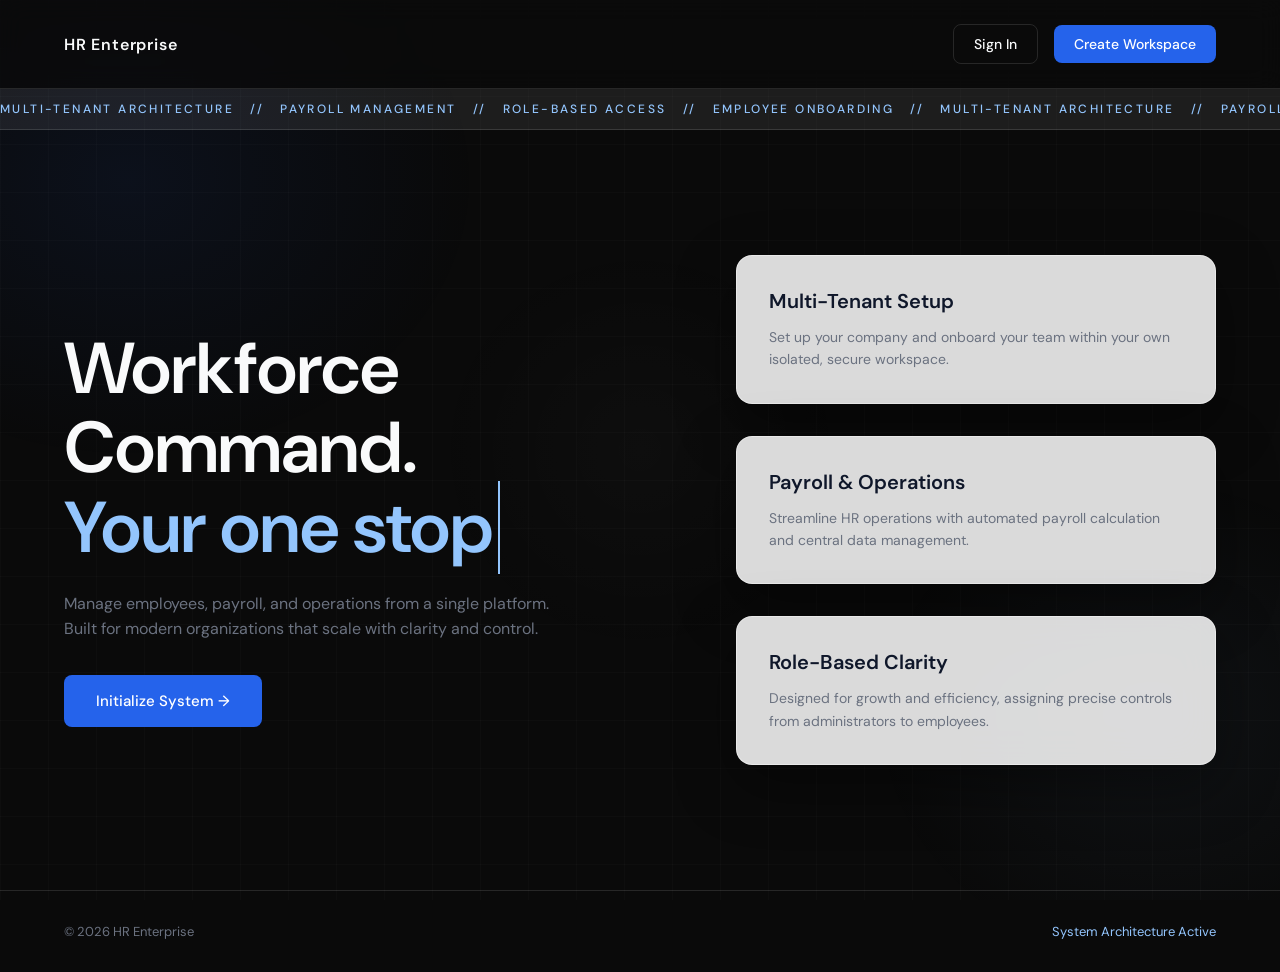
==== src/main/resources/static/index.html @ 3c17919e "added new UI" ====
<!DOCTYPE html>
<html lang="en">
<head>
    <meta charset="UTF-8">
    <meta name="viewport" content="width=device-width, initial-scale=1.0">
    <title>HR Enterprise — Your One Stop Solution</title>
    <style>
        @import url('https://fonts.googleapis.com/css2?family=DM+Sans:wght@300;400;500;600&display=swap');

        /* ========================
           VARIABLES (From style.css)
        ======================== */
        :root {
            --bg: #0a0a0a;
            --glass: rgba(255, 255, 255, 0.08);
            --glass-border: rgba(255, 255, 255, 0.12);
            --card: rgba(255, 255, 255, 0.85);
            --accent: #2563eb;
            --accent-hover: #1d4ed8;
            --text-dark: #0f172a;
            --text-light: #6b7280;
            --text-white: #f9fafb;
            --shadow: 0 20px 60px rgba(0,0,0,0.4);
        }

        * {
            box-sizing: border-box;
            margin: 0;
            padding: 0;
        }

        body {
            font-family: 'DM Sans', sans-serif;
            background: var(--bg);
            color: var(--text-white);
            overflow-x: hidden;
            position: relative;
        }

        /* ========================
           ANIMATED BACKGROUND
        ======================== */
        body::before {
            content: '';
            position: fixed;
            inset: 0;
            background-image:
                linear-gradient(rgba(255,255,255,0.02) 1px, transparent 1px),
                linear-gradient(90deg, rgba(255,255,255,0.02) 1px, transparent 1px);
            background-size: 48px 48px;
            pointer-events: none;
            z-index: -2;
            animation: gridPulse 10s ease-in-out infinite alternate;
        }

        @keyframes gridPulse {
            from { opacity: 0.3; }
            to   { opacity: 0.9; }
        }

        body::after {
            content: '';
            position: fixed;
            inset: 0;
            pointer-events: none;
            z-index: -1;
            background:
                radial-gradient(ellipse 500px 400px at 10% 20%, rgba(37, 99, 235, 0.08) 0%, transparent 70%),
                radial-gradient(ellipse 400px 350px at 90% 80%, rgba(147, 197, 253, 0.05) 0%, transparent 70%),
                radial-gradient(ellipse 300px 300px at 50% 50%, rgba(255,255,255,0.02) 0%, transparent 70%);
            animation: orbShift 20s ease-in-out infinite alternate;
        }

        @keyframes orbShift {
            from { opacity: 0.6; transform: scale(1); }
            to   { opacity: 1;   transform: scale(1.05); }
        }

        /* ── ANIMATIONS ──────────────────────── */
        .animate-on-scroll {
            opacity: 0;
            transform: translateY(30px);
            transition: all 0.8s cubic-bezier(0.16, 1, 0.3, 1);
        }
        .animate-on-scroll.in-view {
            opacity: 1;
            transform: translateY(0);
        }
        .delay-1 { transition-delay: 0.1s; }
        .delay-2 { transition-delay: 0.2s; }

        /* ── NAVIGATION ──────────────────────── */
        nav {
            display: flex;
            justify-content: space-between;
            align-items: center;
            padding: 24px 64px;
            border-bottom: 1px solid var(--glass-border);
            position: relative;
            z-index: 50;
            background: rgba(10, 10, 10, 0.7);
            backdrop-filter: blur(12px);
        }

        .nav-brand {
            font-size: 16px;
            font-weight: 600;
            letter-spacing: 0.05em;
        }

        .nav-actions {
            display: flex;
            gap: 16px;
            align-items: center;
        }

        .btn-outline {
            background: transparent;
            border: 1px solid var(--glass-border);
            color: var(--text-white);
            font-family: 'DM Sans', sans-serif;
            font-size: 14px;
            font-weight: 500;
            padding: 10px 20px;
            border-radius: 8px;
            cursor: pointer;
            text-decoration: none;
            transition: all 0.3s ease;
        }

        .btn-outline:hover {
            background: var(--glass);
            border-color: rgba(255, 255, 255, 0.25);
        }

        .btn-fill {
            background: var(--accent);
            border: none;
            color: white;
            font-family: 'DM Sans', sans-serif;
            font-size: 14px;
            font-weight: 500;
            padding: 10px 20px;
            border-radius: 8px;
            cursor: pointer;
            text-decoration: none;
            transition: all 0.3s ease;
        }

        .btn-fill:hover {
            background: var(--accent-hover);
        }

        /* ── MARQUEE ──────────────────────────── */
        .marquee-container {
            overflow: hidden;
            white-space: nowrap;
            border-bottom: 1px solid var(--glass-border);
            padding: 12px 0;
            background: var(--glass);
            color: #93c5fd;
            display: flex;
        }

        .marquee-content {
            display: inline-block;
            animation: marquee 30s linear infinite;
            font-size: 12px;
            letter-spacing: 0.2em;
            text-transform: uppercase;
            font-weight: 500;
        }

        @keyframes marquee {
            0% { transform: translateX(0); }
            100% { transform: translateX(-50%); }
        }

        /* ── HERO SECTION ────────────────────── */
        .hero {
            display: grid;
            grid-template-columns: 1.1fr 0.9fr;
            min-height: calc(100vh - 140px);
            position: relative;
            z-index: 10;
        }

        .hero-left {
            padding: 100px 64px 80px;
            display: flex;
            flex-direction: column;
            justify-content: center;
        }

        .hero-title {
            font-size: clamp(48px, 6vw, 72px);
            font-weight: 600;
            line-height: 1.1;
            margin-bottom: 24px;
        }

        /* Typing Effect to match your style.css */
        .typing {
            color: #93c5fd;
            border-right: 2px solid #93c5fd;
            padding-right: 5px;
            animation: blink 0.8s infinite;
        }

        @keyframes blink { 50% { border-color: transparent; } }

        .hero-desc {
            font-size: 16px;
            color: var(--text-light);
            line-height: 1.6;
            max-width: 500px;
            margin-bottom: 48px;
        }

        /* ── HERO RIGHT (GLASS CARDS) ────────── */
        .hero-right {
            padding: 80px 64px 80px 32px;
            display: flex;
            flex-direction: column;
            justify-content: center;
            gap: 32px;
        }

        .feature-card {
            background: var(--card);
            backdrop-filter: blur(20px);
            border-radius: 16px;
            padding: 32px;
            box-shadow: var(--shadow);
            border: 1px solid rgba(255, 255, 255, 0.4);
            transition: transform 0.3s ease;
        }

        .feature-card:hover {
            transform: translateY(-5px);
        }

        .feature-title {
            font-size: 20px;
            font-weight: 600;
            margin-bottom: 12px;
            color: var(--text-dark);
        }

        .feature-desc {
            font-size: 14px;
            color: var(--text-light);
            line-height: 1.6;
        }

        /* ── FOOTER ───────────────────────────── */
        footer {
            padding: 32px 64px;
            display: flex;
            justify-content: space-between;
            align-items: center;
            border-top: 1px solid var(--glass-border);
            position: relative;
            z-index: 10;
        }

        .footer-note {
            font-size: 13px;
            color: var(--text-light);
        }

        /* Responsive */
        @media (max-width: 1024px) {
            .hero { grid-template-columns: 1fr; }
            .hero-left { padding: 60px 32px 40px; text-align: center; align-items: center; }
            .hero-right { padding: 0px 32px 80px; }
            nav, footer { padding: 20px 32px; }
        }
    </style>
</head>
<body>

<!-- NAVIGATION -->
<nav>
    <div class="nav-brand">HR Enterprise</div>
    <div class="nav-actions">
        <a href="login.html" class="btn-outline">Sign In</a>
        <a href="register.html" class="btn-fill">Create Workspace</a>
    </div>
</nav>

<!-- MARQUEE -->
<div class="marquee-container">
    <div class="marquee-content">
        MULTI-TENANT ARCHITECTURE &nbsp; // &nbsp; PAYROLL MANAGEMENT &nbsp; // &nbsp; ROLE-BASED ACCESS &nbsp; // &nbsp; EMPLOYEE ONBOARDING &nbsp; // &nbsp; MULTI-TENANT ARCHITECTURE &nbsp; // &nbsp; PAYROLL MANAGEMENT &nbsp; // &nbsp; ROLE-BASED ACCESS &nbsp; // &nbsp; EMPLOYEE ONBOARDING &nbsp; // &nbsp;
    </div>
</div>

<!-- HERO SECTION -->
<header class="hero">
    <div class="hero-left">
        <div class="animate-on-scroll">
            <h1 class="hero-title">
                Workforce Command.<br>
                <span class="typing"></span>
            </h1>

            <p class="hero-desc">
                Manage employees, payroll, and operations from a single platform. Built for modern organizations that scale with clarity and control.
            </p>
        </div>

        <div class="animate-on-scroll delay-1">
            <a href="register.html" class="btn-fill" style="padding: 16px 32px; font-size: 15px;">Initialize System →</a>
        </div>
    </div>

    <div class="hero-right">
        <!-- Glass Cards to match Auth containers -->
        <div class="feature-card animate-on-scroll">
            <h3 class="feature-title">Multi-Tenant Setup</h3>
            <p class="feature-desc">Set up your company and onboard your team within your own isolated, secure workspace.</p>
        </div>
        <div class="feature-card animate-on-scroll delay-1">
            <h3 class="feature-title">Payroll & Operations</h3>
            <p class="feature-desc">Streamline HR operations with automated payroll calculation and central data management.</p>
        </div>
        <div class="feature-card animate-on-scroll delay-2">
            <h3 class="feature-title">Role-Based Clarity</h3>
            <p class="feature-desc">Designed for growth and efficiency, assigning precise controls from administrators to employees.</p>
        </div>
    </div>
</header>

<!-- FOOTER -->
<footer>
    <p class="footer-note">© 2026 HR Enterprise</p>
    <p class="footer-note" style="color: #93c5fd;">System Architecture Active</p>
</footer>

<!-- SCRIPTS -->
<script>
    // --- 1. Scroll Reveal Animation ---
    const observer = new IntersectionObserver((entries) => {
        entries.forEach(entry => {
            if (entry.isIntersecting) {
                entry.target.classList.add('in-view');
            }
        });
    }, { threshold: 0.1 });

    document.querySelectorAll('.animate-on-scroll').forEach(el => observer.observe(el));


    // --- 2. Typing Effect (From your style/logic) ---
    const texts = [
        "Your one stop solution",
        "Manage everything in one place",
        "Built for modern teams",
        "Scale effortlessly"
    ];

    let i = 0, j = 0;
    let isDeleting = false;
    const el = document.querySelector(".typing");

    function type() {
        const current = texts[i];

        if (!isDeleting) {
            el.textContent = current.substring(0, j++);
            if (j > current.length) {
                isDeleting = true;
                setTimeout(type, 1500);
                return;
            }
        } else {
            el.textContent = current.substring(0, j--);
            if (j === 0) {
                isDeleting = false;
                i = (i + 1) % texts.length;
            }
        }

        setTimeout(type, isDeleting ? 30 : 60);
    }

    setTimeout(type, 500);
</script>

</body>
</html>
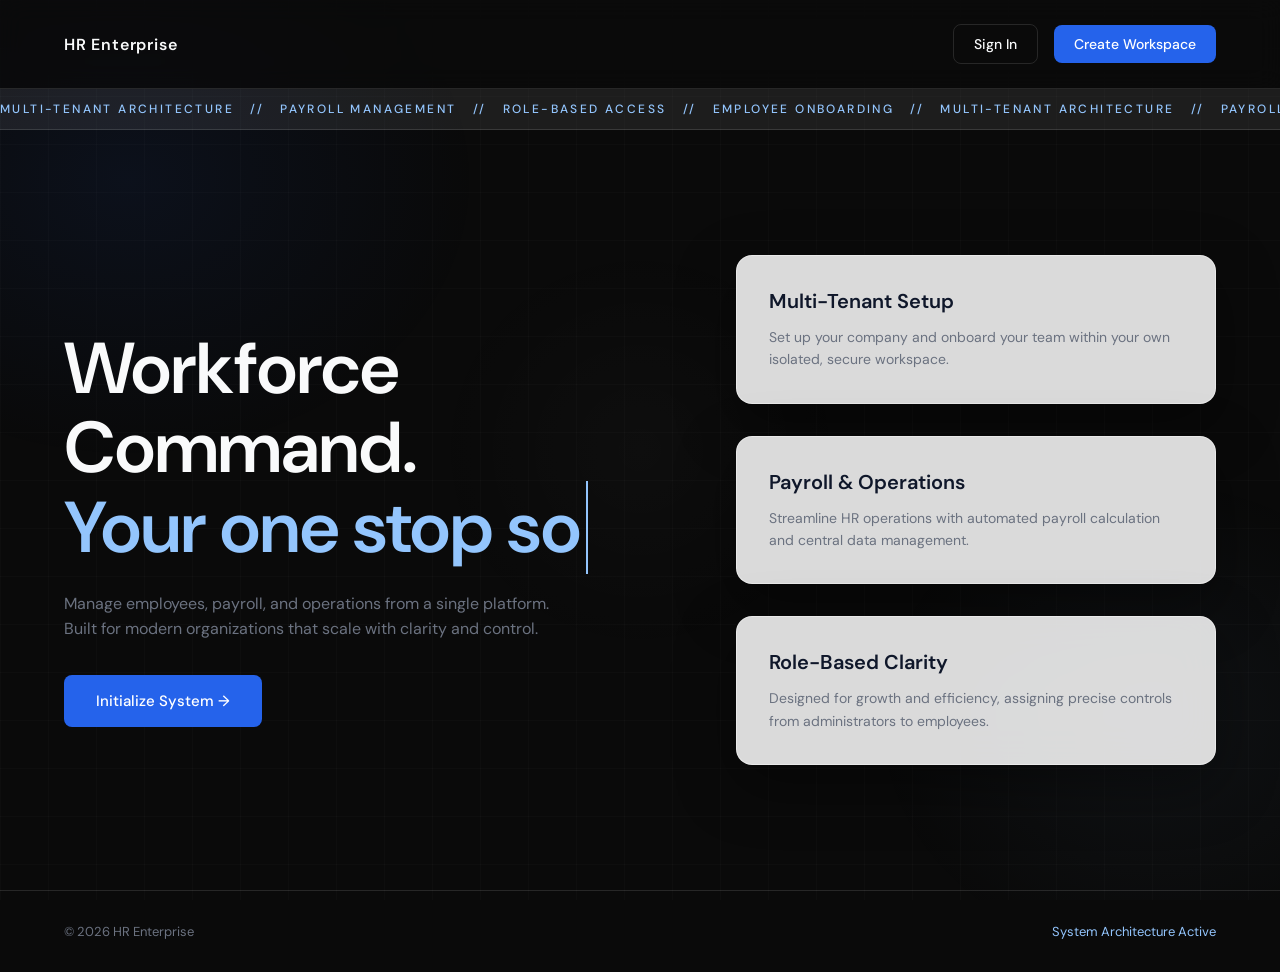
==== commit 844420f8: "fixed UI not working" ====
--- a/src/main/resources/static/index.html
+++ b/src/main/resources/static/index.html
@@ -3,6 +3,9 @@
 <head>
     <meta charset="UTF-8">
     <meta name="viewport" content="width=device-width, initial-scale=1.0">
+    <script>
+        sessionStorage.setItem("fromIndex", "true");
+    </script>
     <title>HR Enterprise — Your One Stop Solution</title>
     <style>
         @import url('https://fonts.googleapis.com/css2?family=DM+Sans:wght@300;400;500;600&display=swap');
